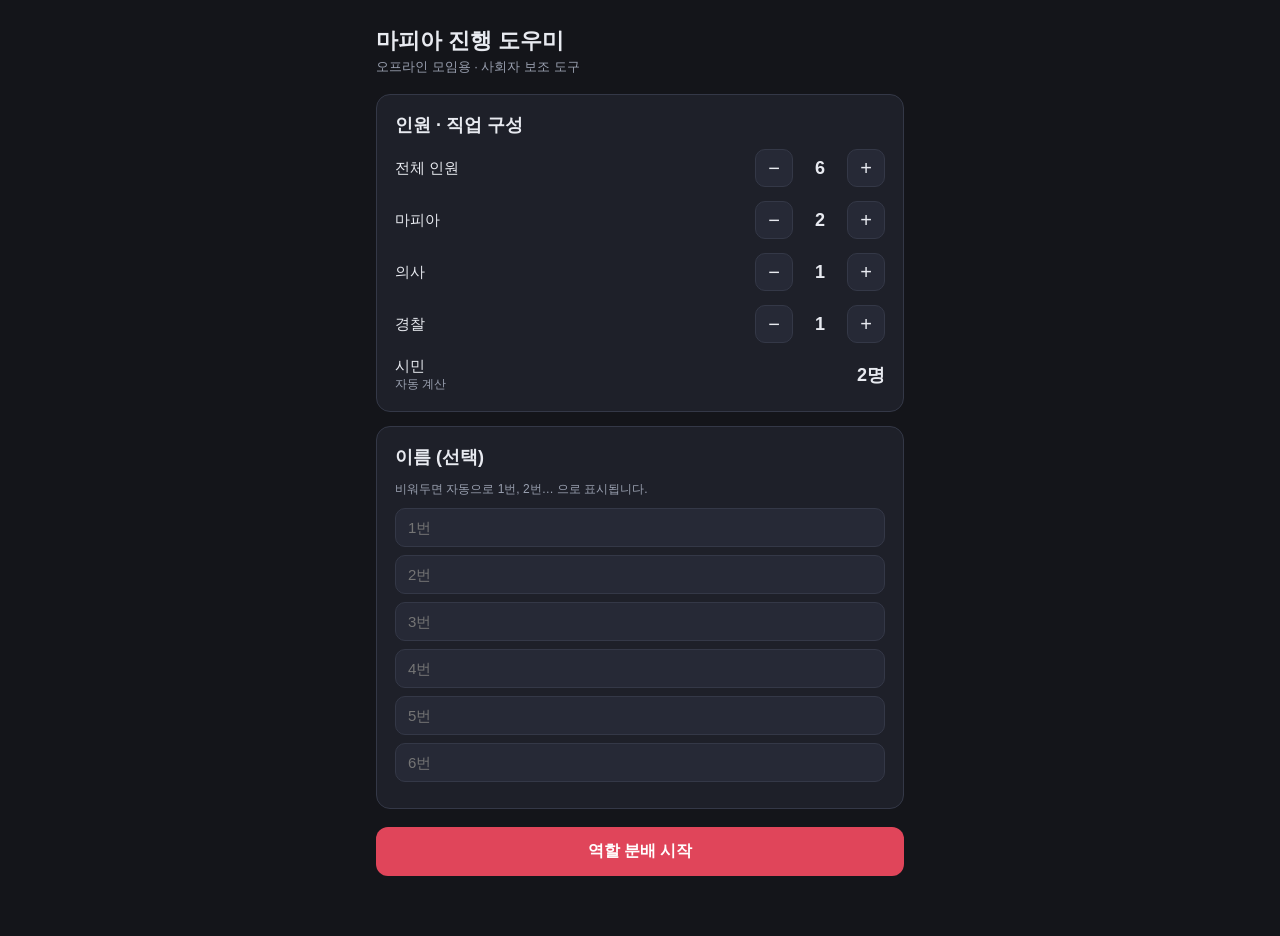
==== mafia/index.html @ a9f98fd8 "마피아 오프라인 진행 도우미 웹앱 추가 - 단일 파일(index.html), 서버 없이 브라우저로 실행 - 인원·직업(마피아/의사/경찰/시민) 설정 - 역할 돌려보기, 밤(마피아/" ====
<!DOCTYPE html>
<html lang="ko">
<head>
<meta charset="UTF-8" />
<meta name="viewport" content="width=device-width, initial-scale=1.0" />
<title>마피아 진행 도우미</title>
<style>
  :root {
    --bg: #14151a;
    --panel: #1e2029;
    --panel-2: #262936;
    --line: #343847;
    --text: #e8eaf0;
    --muted: #9aa0b0;
    --accent: #e0455a;
    --accent-2: #4a7cff;
    --good: #3ec27a;
    --warn: #e6a23c;
  }
  * { box-sizing: border-box; }
  html, body { margin: 0; padding: 0; }
  body {
    background: var(--bg);
    color: var(--text);
    font-family: -apple-system, BlinkMacSystemFont, "Segoe UI", "Apple SD Gothic Neo",
      "Malgun Gothic", "Noto Sans KR", sans-serif;
    min-height: 100vh;
    -webkit-tap-highlight-color: transparent;
  }
  .wrap {
    max-width: 560px;
    margin: 0 auto;
    padding: 20px 16px 60px;
  }
  h1 { font-size: 22px; margin: 6px 0 2px; }
  h2 { font-size: 18px; margin: 0 0 12px; }
  .sub { color: var(--muted); font-size: 13px; margin-bottom: 18px; }
  .card {
    background: var(--panel);
    border: 1px solid var(--line);
    border-radius: 14px;
    padding: 18px;
    margin-bottom: 14px;
  }
  label { display: block; font-size: 14px; color: var(--muted); margin-bottom: 6px; }
  .row { display: flex; align-items: center; justify-content: space-between; gap: 12px; margin-bottom: 14px; }
  .row:last-child { margin-bottom: 0; }
  .row .name { font-size: 15px; }
  .row .hint { font-size: 12px; color: var(--muted); }
  .stepper { display: flex; align-items: center; gap: 10px; }
  .stepper button {
    width: 38px; height: 38px; border-radius: 10px; border: 1px solid var(--line);
    background: var(--panel-2); color: var(--text); font-size: 20px; cursor: pointer;
  }
  .stepper .val { min-width: 34px; text-align: center; font-size: 18px; font-weight: 600; }
  input[type="text"] {
    width: 100%; padding: 10px 12px; border-radius: 10px; border: 1px solid var(--line);
    background: var(--panel-2); color: var(--text); font-size: 15px;
  }
  .btn {
    display: inline-block; width: 100%; padding: 14px; border-radius: 12px; border: none;
    background: var(--accent); color: #fff; font-size: 16px; font-weight: 700; cursor: pointer;
    margin-top: 4px;
  }
  .btn.secondary { background: var(--panel-2); border: 1px solid var(--line); color: var(--text); font-weight: 600; }
  .btn.ghost { background: transparent; border: 1px solid var(--line); color: var(--muted); font-weight: 600; }
  .btn:disabled { opacity: .4; cursor: not-allowed; }
  .btn + .btn { margin-top: 10px; }
  .pill {
    display: inline-block; padding: 3px 10px; border-radius: 999px; font-size: 12px;
    border: 1px solid var(--line); color: var(--muted); margin-left: 8px;
  }
  .warnbox { background: rgba(230,162,60,.12); border: 1px solid var(--warn); color: var(--warn);
    padding: 10px 12px; border-radius: 10px; font-size: 13px; margin-bottom: 14px; }
  .reveal {
    text-align: center; padding: 36px 18px;
  }
  .reveal .role { font-size: 40px; font-weight: 800; margin: 10px 0; }
  .reveal .role.mafia { color: var(--accent); }
  .reveal .role.citizen { color: var(--good); }
  .reveal .role.special { color: var(--accent-2); }
  .reveal .desc { color: var(--muted); font-size: 14px; max-width: 320px; margin: 0 auto 8px; }
  .who { font-size: 15px; color: var(--muted); margin-bottom: 6px; }
  .players { display: grid; grid-template-columns: 1fr 1fr; gap: 10px; margin-bottom: 14px; }
  .ptile {
    border: 1px solid var(--line); border-radius: 12px; padding: 12px; background: var(--panel-2);
    cursor: pointer; text-align: center; font-size: 15px; user-select: none;
  }
  .ptile.selected { border-color: var(--accent-2); background: rgba(74,124,255,.14); }
  .ptile.dead { opacity: .35; text-decoration: line-through; cursor: default; }
  .ptile small { display: block; color: var(--muted); font-size: 11px; margin-top: 3px; }
  .phase-tag { font-size: 13px; letter-spacing: 1px; color: var(--muted); text-transform: uppercase; }
  .timer { font-size: 44px; font-weight: 800; text-align: center; margin: 6px 0 14px; font-variant-numeric: tabular-nums; }
  .step-title { font-size: 16px; font-weight: 700; margin-bottom: 4px; }
  .step-note { font-size: 13px; color: var(--muted); margin-bottom: 12px; }
  .result { font-size: 15px; line-height: 1.6; }
  .center { text-align: center; }
  .end .winner { font-size: 30px; font-weight: 800; margin: 14px 0; }
  .end .winner.citizen { color: var(--good); }
  .end .winner.mafia { color: var(--accent); }
  .small { font-size: 12px; color: var(--muted); }
  .hidden { display: none; }
  .alive-strip { font-size: 13px; color: var(--muted); margin-bottom: 12px; }
</style>
</head>
<body>
<div class="wrap" id="app"></div>

<script>
"use strict";

/* ---------- 직업 정의 ---------- */
const ROLES = {
  mafia:   { key: "mafia",   name: "마피아", side: "mafia",   cls: "mafia",
             desc: "밤마다 동료 마피아와 함께 한 명을 지목해 제거합니다. 정체를 숨기세요." },
  doctor:  { key: "doctor",  name: "의사",   side: "citizen", cls: "special",
             desc: "밤마다 한 명을 보호합니다. 마피아의 공격을 받아도 살아남게 합니다." },
  police:  { key: "police",  name: "경찰",   side: "citizen", cls: "special",
             desc: "밤마다 한 명을 조사해 마피아인지 아닌지 확인합니다." },
  citizen: { key: "citizen", name: "시민",   side: "citizen", cls: "citizen",
             desc: "특별한 능력은 없습니다. 낮 토론과 투표로 마피아를 찾아내세요." },
};

/* ---------- 상태 ---------- */
let S = null;

function defaultState() {
  return {
    screen: "setup",
    count: 6,
    mafia: 2,
    doctor: 1,
    police: 1,
    names: [],
    players: [],      // {id, name, role, alive}
    revealIndex: 0,
    revealShown: false,
    day: 0,
    // 밤 진행용 임시
    night: null,      // {step, mafiaTarget, doctorTarget, policeTarget}
    lastNightResult: null,
    voteTarget: null,
    log: [],
  };
}

function citizensCount() {
  return Math.max(0, S.count - S.mafia - S.doctor - S.police);
}

/* ---------- 렌더 ---------- */
const app = document.getElementById("app");
function render() {
  const fns = {
    setup: renderSetup,
    reveal: renderReveal,
    night: renderNight,
    day: renderDay,
    end: renderEnd,
  };
  (fns[S.screen] || renderSetup)();
}

/* ---------- 1. 설정 ---------- */
function renderSetup() {
  const c = citizensCount();
  const validRoles = S.mafia + S.doctor + S.police + c === S.count && S.mafia >= 1 && c >= 0;
  const enoughMafia = S.mafia >= 1;
  const tooManyMafia = S.mafia * 2 >= S.count;

  app.innerHTML = `
    <h1>마피아 진행 도우미</h1>
    <div class="sub">오프라인 모임용 · 사회자 보조 도구</div>

    <div class="card">
      <h2>인원 · 직업 구성</h2>
      ${stepperRow("전체 인원", "count", S.count, 4, 20)}
      ${stepperRow("마피아", "mafia", S.mafia, 1, Math.max(1, S.count - 1))}
      ${stepperRow("의사", "doctor", S.doctor, 0, 1)}
      ${stepperRow("경찰", "police", S.police, 0, 1)}
      <div class="row">
        <div><div class="name">시민</div><div class="hint">자동 계산</div></div>
        <div class="val" style="font-size:18px;font-weight:600;">${c}명</div>
      </div>
    </div>

    ${tooManyMafia ? `<div class="warnbox">⚠️ 마피아가 너무 많습니다. 마피아는 전체의 절반 미만을 권장합니다.</div>` : ""}
    ${c < 0 ? `<div class="warnbox">⚠️ 직업 수가 전체 인원보다 많습니다.</div>` : ""}

    <div class="card">
      <h2>이름 (선택)</h2>
      <div class="small" style="margin-bottom:10px;">비워두면 자동으로 1번, 2번… 으로 표시됩니다.</div>
      <div id="nameInputs"></div>
    </div>

    <button class="btn" id="startBtn" ${validRoles ? "" : "disabled"}>역할 분배 시작</button>
  `;

  // 이름 입력칸
  const box = document.getElementById("nameInputs");
  for (let i = 0; i < S.count; i++) {
    const wrap = document.createElement("div");
    wrap.style.marginBottom = "8px";
    const inp = document.createElement("input");
    inp.type = "text";
    inp.placeholder = `${i + 1}번`;
    inp.value = S.names[i] || "";
    inp.addEventListener("input", (e) => { S.names[i] = e.target.value; });
    wrap.appendChild(inp);
    box.appendChild(wrap);
  }

  document.querySelectorAll("[data-step]").forEach((btn) => {
    btn.addEventListener("click", () => {
      const field = btn.dataset.field;
      const dir = parseInt(btn.dataset.step, 10);
      adjust(field, dir);
    });
  });

  document.getElementById("startBtn").addEventListener("click", startGame);
}

function stepperRow(label, field, val, min, max) {
  return `
    <div class="row">
      <div><div class="name">${label}</div></div>
      <div class="stepper">
        <button data-step="-1" data-field="${field}">−</button>
        <div class="val">${val}</div>
        <button data-step="1" data-field="${field}">+</button>
      </div>
    </div>`;
}

function adjust(field, dir) {
  const limits = {
    count:  [4, 20],
    mafia:  [1, 19],
    doctor: [0, 1],
    police: [0, 1],
  };
  const [min, max] = limits[field];
  let v = S[field] + dir;
  v = Math.max(min, Math.min(max, v));
  S[field] = v;
  // 마피아가 인원보다 많아지지 않게
  if (S.mafia > S.count - 1) S.mafia = S.count - 1;
  render();
}

function startGame() {
  // 직업 배열 생성
  const pool = [];
  for (let i = 0; i < S.mafia; i++) pool.push("mafia");
  for (let i = 0; i < S.doctor; i++) pool.push("doctor");
  for (let i = 0; i < S.police; i++) pool.push("police");
  while (pool.length < S.count) pool.push("citizen");
  shuffle(pool);

  S.players = [];
  for (let i = 0; i < S.count; i++) {
    S.players.push({
      id: i,
      name: (S.names[i] && S.names[i].trim()) || `${i + 1}번`,
      role: pool[i],
      alive: true,
    });
  }
  S.revealIndex = 0;
  S.revealShown = false;
  S.screen = "reveal";
  render();
}

/* ---------- 2. 역할 분배(돌려보기) ---------- */
function renderReveal() {
  const p = S.players[S.revealIndex];
  const last = S.revealIndex === S.players.length - 1;

  if (!S.revealShown) {
    app.innerHTML = `
      <h1>역할 확인</h1>
      <div class="sub">${S.revealIndex + 1} / ${S.players.length}</div>
      <div class="card reveal">
        <div class="who">${p.name} 님, 본인 차례입니다.</div>
        <div class="desc">다른 사람이 화면을 보지 못하게 한 뒤 눌러주세요.</div>
        <button class="btn" id="showBtn" style="margin-top:18px;">내 직업 보기</button>
      </div>
    `;
    document.getElementById("showBtn").addEventListener("click", () => {
      S.revealShown = true; render();
    });
  } else {
    const r = ROLES[p.role];
    app.innerHTML = `
      <h1>역할 확인</h1>
      <div class="sub">${S.revealIndex + 1} / ${S.players.length}</div>
      <div class="card reveal">
        <div class="who">${p.name} 님의 직업</div>
        <div class="role ${r.cls}">${r.name}</div>
        <div class="desc">${r.desc}</div>
        <button class="btn" id="nextBtn" style="margin-top:18px;">
          ${last ? "확인 완료 — 게임 시작" : "확인했어요 (다음 사람에게)"}
        </button>
      </div>
    `;
    document.getElementById("nextBtn").addEventListener("click", () => {
      if (last) {
        S.day = 1;
        startNight();
      } else {
        S.revealIndex++;
        S.revealShown = false;
        render();
      }
    });
  }
}

/* ---------- 3. 밤 ---------- */
function startNight() {
  S.night = { step: "intro", mafiaTarget: null, doctorTarget: null, policeTarget: null };
  S.screen = "night";
  render();
}

function aliveBy(roleKey) {
  return S.players.filter((p) => p.alive && p.role === roleKey);
}
function alivePlayers() {
  return S.players.filter((p) => p.alive);
}

function renderNight() {
  const n = S.night;

  if (n.step === "intro") {
    return nightScreen({
      title: `🌙 ${S.day}번째 밤`,
      note: "모두 눈을 감습니다. 사회자는 화면을 보며 진행하세요.",
      body: "",
      next: () => { n.step = "mafia"; render(); },
      nextLabel: "밤 시작",
    });
  }

  if (n.step === "mafia") {
    return nightScreen({
      title: "🔪 마피아",
      note: "마피아는 눈을 뜨고, 제거할 사람을 한 명 지목합니다.",
      body: targetGrid((id) => { n.mafiaTarget = id; render(); }, n.mafiaTarget),
      next: n.mafiaTarget != null ? () => {
        n.step = S.doctor ? "doctor" : (S.police ? "police" : "resolve");
        render();
      } : null,
      nextLabel: "마피아 지목 완료",
    });
  }

  if (n.step === "doctor") {
    return nightScreen({
      title: "💉 의사",
      note: "의사는 눈을 뜨고, 보호할 사람을 한 명 지목합니다.",
      body: targetGrid((id) => { n.doctorTarget = id; render(); }, n.doctorTarget),
      next: n.doctorTarget != null ? () => {
        n.step = S.police ? "police" : "resolve"; render();
      } : null,
      nextLabel: "의사 지목 완료",
      skip: () => { n.doctorTarget = null; n.step = S.police ? "police" : "resolve"; render(); },
    });
  }

  if (n.step === "police") {
    const t = n.policeTarget != null ? S.players[n.policeTarget] : null;
    let resultHtml = "";
    if (t) {
      const isMafia = t.role === "mafia";
      resultHtml = `<div class="warnbox" style="border-color:${isMafia ? "var(--accent)" : "var(--good)"};
        color:${isMafia ? "var(--accent)" : "var(--good)"};background:rgba(255,255,255,.04);">
        🔎 ${t.name} → <b>${isMafia ? "마피아입니다" : "마피아가 아닙니다"}</b>
        <div class="small" style="margin-top:4px;color:var(--muted);">경찰에게만 조용히 보여주세요.</div>
        </div>`;
    }
    return nightScreen({
      title: "👮 경찰",
      note: "경찰은 눈을 뜨고, 조사할 사람을 한 명 지목합니다.",
      body: resultHtml + targetGrid((id) => { n.policeTarget = id; render(); }, n.policeTarget),
      next: () => { n.step = "resolve"; render(); },
      nextLabel: "조사 완료",
      skip: () => { n.policeTarget = null; n.step = "resolve"; render(); },
    });
  }

  if (n.step === "resolve") {
    // 결과 계산
    let killedName = null;
    if (n.mafiaTarget != null && n.mafiaTarget !== n.doctorTarget) {
      const victim = S.players[n.mafiaTarget];
      if (victim.alive) { victim.alive = false; killedName = victim.name; }
    }
    const saved = n.mafiaTarget != null && n.mafiaTarget === n.doctorTarget;
    S.lastNightResult = { killedName, saved };
    S.log.push(`밤 ${S.day}: ${killedName ? killedName + " 사망" : (saved ? "의사가 보호 — 사망자 없음" : "사망자 없음")}`);

    const win = checkWin();
    return nightScreen({
      title: "☀️ 아침이 밝았습니다",
      note: "사회자가 결과를 발표합니다.",
      body: `<div class="result center">
        ${killedName
          ? `지난 밤, <b style="color:var(--accent)">${killedName}</b> 님이 사망했습니다.`
          : (saved ? `의사의 활약으로 <b style="color:var(--good)">아무도 죽지 않았습니다.</b>`
                   : `지난 밤은 <b>아무 일도 없었습니다.</b>`)}
      </div>`,
      next: () => {
        if (win) { S.screen = "end"; S.winner = win; render(); }
        else { startDay(); }
      },
      nextLabel: win ? "결과 보기" : "낮 토론으로",
    });
  }
}

function nightScreen({ title, note, body, next, nextLabel, skip }) {
  app.innerHTML = `
    <div class="phase-tag">NIGHT · ${S.day}일차</div>
    <h1>${title}</h1>
    <div class="alive-strip">생존: ${alivePlayers().map(p => p.name).join(", ")}</div>
    <div class="card">
      <div class="step-note">${note}</div>
      ${body}
    </div>
    <button class="btn" id="nextBtn" ${next ? "" : "disabled"}>${nextLabel}</button>
    ${skip ? `<button class="btn ghost" id="skipBtn">건너뛰기 / 대상 없음</button>` : ""}
  `;
  if (next) document.getElementById("nextBtn").addEventListener("click", next);
  if (skip) document.getElementById("skipBtn").addEventListener("click", skip);
  bindTargetGrid();
}

function targetGrid(onPick, selectedId) {
  const tiles = alivePlayers().map((p) => {
    const sel = p.id === selectedId ? "selected" : "";
    return `<div class="ptile ${sel}" data-pick="${p.id}">${p.name}</div>`;
  }).join("");
  // dead 표시도 포함 (선택 불가)
  const dead = S.players.filter(p => !p.alive)
    .map(p => `<div class="ptile dead">${p.name}<small>사망</small></div>`).join("");
  window.__onPick = onPick;
  return `<div class="players">${tiles}${dead}</div>`;
}
function bindTargetGrid() {
  document.querySelectorAll("[data-pick]").forEach((el) => {
    el.addEventListener("click", () => {
      const id = parseInt(el.dataset.pick, 10);
      if (window.__onPick) window.__onPick(id);
    });
  });
}

/* ---------- 4. 낮 ---------- */
let timerHandle = null;
function startDay() {
  S.screen = "day";
  S.dayStep = "discuss";
  S.discussSeconds = 180; // 3분 기본
  S.voteTarget = null;
  render();
}

function renderDay() {
  if (S.dayStep === "discuss") {
    app.innerHTML = `
      <div class="phase-tag">DAY · ${S.day}일차</div>
      <h1>🗣️ 낮 토론</h1>
      <div class="alive-strip">생존: ${alivePlayers().map(p => p.name).join(", ")}</div>
      <div class="card center">
        <div class="step-note">서로 의심되는 사람을 토론합니다.</div>
        <div class="timer" id="timer">${fmt(S.discussSeconds)}</div>
        <button class="btn secondary" id="toggleTimer">시작 / 일시정지</button>
        <button class="btn ghost" id="add60">+1분</button>
      </div>
      <button class="btn" id="toVote">투표로 넘어가기</button>
    `;
    document.getElementById("toggleTimer").addEventListener("click", toggleTimer);
    document.getElementById("add60").addEventListener("click", () => {
      S.discussSeconds += 60; document.getElementById("timer").textContent = fmt(S.discussSeconds);
    });
    document.getElementById("toVote").addEventListener("click", () => {
      stopTimer(); S.dayStep = "vote"; render();
    });
  } else if (S.dayStep === "vote") {
    app.innerHTML = `
      <div class="phase-tag">DAY · ${S.day}일차</div>
      <h1>🗳️ 투표</h1>
      <div class="step-note">처형할 사람을 한 명 지목합니다. (동률·기권은 사회자 재량)</div>
      <div class="card">
        ${targetGrid((id) => { S.voteTarget = id; render(); }, S.voteTarget)}
      </div>
      <button class="btn" id="execBtn" ${S.voteTarget != null ? "" : "disabled"}>처형 확정</button>
      <button class="btn ghost" id="noExec">아무도 처형하지 않음</button>
    `;
    bindTargetGrid();
    document.getElementById("execBtn").addEventListener("click", () => {
      const v = S.players[S.voteTarget];
      v.alive = false;
      S.log.push(`낮 ${S.day}: 투표로 ${v.name}(${ROLES[v.role].name}) 처형`);
      finishDay(v);
    });
    document.getElementById("noExec").addEventListener("click", () => {
      S.log.push(`낮 ${S.day}: 처형 없음`);
      finishDay(null);
    });
  } else if (S.dayStep === "result") {
    const v = S.executed;
    const r = v ? ROLES[v.role] : null;
    const win = checkWin();
    app.innerHTML = `
      <div class="phase-tag">DAY · ${S.day}일차</div>
      <h1>처형 결과</h1>
      <div class="card center result">
        ${v
          ? `<b>${v.name}</b> 님이 처형되었습니다.<br>
             정체는 <b class="${r.cls === 'mafia' ? '' : ''}" style="color:${r.side==='mafia'?'var(--accent)':'var(--good)'}">${r.name}</b> 였습니다.`
          : `이번 낮에는 아무도 처형하지 않았습니다.`}
      </div>
      <button class="btn" id="cont">${win ? "결과 보기" : "다음 밤으로"}</button>
    `;
    document.getElementById("cont").addEventListener("click", () => {
      if (win) { S.screen = "end"; S.winner = win; render(); }
      else { S.day++; startNight(); }
    });
  }
}

function finishDay(victim) {
  S.executed = victim;
  S.dayStep = "result";
  render();
}

function toggleTimer() {
  if (timerHandle) { stopTimer(); return; }
  timerHandle = setInterval(() => {
    S.discussSeconds = Math.max(0, S.discussSeconds - 1);
    const el = document.getElementById("timer");
    if (el) el.textContent = fmt(S.discussSeconds);
    if (S.discussSeconds === 0) stopTimer();
  }, 1000);
}
function stopTimer() { if (timerHandle) { clearInterval(timerHandle); timerHandle = null; } }

/* ---------- 5. 승패 ---------- */
function checkWin() {
  const aliveMafia = aliveBy("mafia").length;
  const aliveCitizen = alivePlayers().length - aliveMafia;
  if (aliveMafia === 0) return "citizen";
  if (aliveMafia >= aliveCitizen) return "mafia";
  return null;
}

function renderEnd() {
  const win = S.winner;
  const cls = win === "mafia" ? "mafia" : "citizen";
  const label = win === "mafia" ? "마피아 승리 🔪" : "시민 승리 🎉";
  const rows = S.players.map((p) => {
    const r = ROLES[p.role];
    return `<div class="row" style="margin-bottom:8px;">
      <div class="name">${p.name} ${p.alive ? "" : '<span class="pill">사망</span>'}</div>
      <div class="small" style="color:${r.side==='mafia'?'var(--accent)':'var(--good)'}">${r.name}</div>
    </div>`;
  }).join("");
  const logHtml = S.log.map(l => `<div class="small">· ${l}</div>`).join("");

  app.innerHTML = `
    <div class="end">
      <div class="phase-tag center">GAME OVER</div>
      <div class="winner ${cls} center">${label}</div>
      <div class="card">
        <h2>전체 직업 공개</h2>
        ${rows}
      </div>
      <div class="card">
        <h2>진행 기록</h2>
        ${logHtml || '<div class="small">기록 없음</div>'}
      </div>
      <button class="btn" id="again">새 게임</button>
      <button class="btn secondary" id="sameSetup">같은 설정으로 다시</button>
    </div>
  `;
  document.getElementById("again").addEventListener("click", () => { S = defaultState(); render(); });
  document.getElementById("sameSetup").addEventListener("click", () => {
    const keep = { count: S.count, mafia: S.mafia, doctor: S.doctor, police: S.police, names: S.names.slice() };
    S = defaultState();
    Object.assign(S, keep);
    render();
  });
}

/* ---------- 유틸 ---------- */
function shuffle(a) {
  for (let i = a.length - 1; i > 0; i--) {
    const j = Math.floor(Math.random() * (i + 1));
    [a[i], a[j]] = [a[j], a[i]];
  }
  return a;
}
function fmt(sec) {
  const m = Math.floor(sec / 60);
  const s = sec % 60;
  return `${m}:${String(s).padStart(2, "0")}`;
}

/* ---------- 시작 ---------- */
S = defaultState();
render();
</script>
</body>
</html>
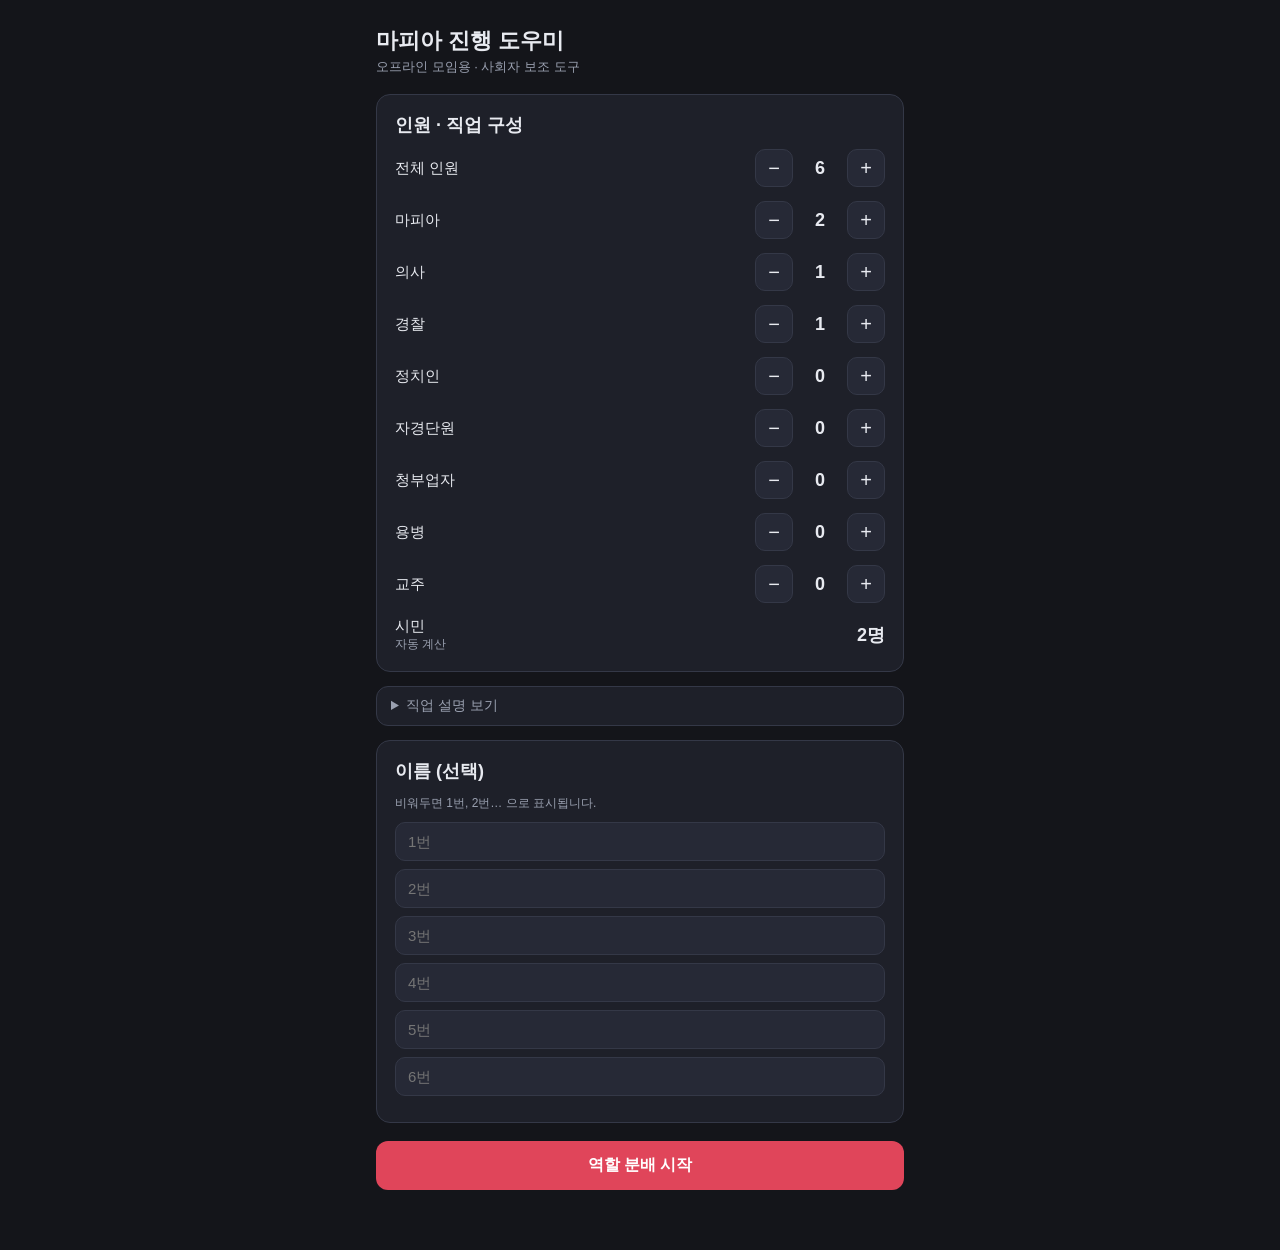
==== commit 1e89d814: "직업 확장: 정치인·자경단원·용병·청부업자·교주 및 교주팀 추가 - 마피아/시민/교주 3파전 + 용병 단독 승리 자동 판정 - 청부업자(추가 킬), 자경단원(사살·죄책감), 정치인" ====
--- a/mafia/index.html
+++ b/mafia/index.html
@@ -16,6 +16,8 @@
     --accent-2: #4a7cff;
     --good: #3ec27a;
     --warn: #e6a23c;
+    --cult: #b06bff;
+    --merc: #d9a441;
   }
   * { box-sizing: border-box; }
   html, body { margin: 0; padding: 0; }
@@ -72,14 +74,15 @@
   }
   .warnbox { background: rgba(230,162,60,.12); border: 1px solid var(--warn); color: var(--warn);
     padding: 10px 12px; border-radius: 10px; font-size: 13px; margin-bottom: 14px; }
-  .reveal {
-    text-align: center; padding: 36px 18px;
-  }
+  .reveal { text-align: center; padding: 36px 18px; }
   .reveal .role { font-size: 40px; font-weight: 800; margin: 10px 0; }
   .reveal .role.mafia { color: var(--accent); }
   .reveal .role.citizen { color: var(--good); }
   .reveal .role.special { color: var(--accent-2); }
-  .reveal .desc { color: var(--muted); font-size: 14px; max-width: 320px; margin: 0 auto 8px; }
+  .reveal .role.cult { color: var(--cult); }
+  .reveal .role.merc { color: var(--merc); }
+  .reveal .desc { color: var(--muted); font-size: 14px; max-width: 340px; margin: 0 auto 8px; line-height: 1.5; }
+  .reveal .extra { font-size: 14px; margin-top: 10px; }
   .who { font-size: 15px; color: var(--muted); margin-bottom: 6px; }
   .players { display: grid; grid-template-columns: 1fr 1fr; gap: 10px; margin-bottom: 14px; }
   .ptile {
@@ -89,18 +92,26 @@
   .ptile.selected { border-color: var(--accent-2); background: rgba(74,124,255,.14); }
   .ptile.dead { opacity: .35; text-decoration: line-through; cursor: default; }
   .ptile small { display: block; color: var(--muted); font-size: 11px; margin-top: 3px; }
+  .ptile .tag { display:block; font-size:10px; margin-top:3px; color: var(--cult); }
   .phase-tag { font-size: 13px; letter-spacing: 1px; color: var(--muted); text-transform: uppercase; }
   .timer { font-size: 44px; font-weight: 800; text-align: center; margin: 6px 0 14px; font-variant-numeric: tabular-nums; }
   .step-title { font-size: 16px; font-weight: 700; margin-bottom: 4px; }
-  .step-note { font-size: 13px; color: var(--muted); margin-bottom: 12px; }
+  .step-note { font-size: 13px; color: var(--muted); margin-bottom: 12px; line-height:1.5; }
   .result { font-size: 15px; line-height: 1.6; }
   .center { text-align: center; }
-  .end .winner { font-size: 30px; font-weight: 800; margin: 14px 0; }
+  .end .winner { font-size: 28px; font-weight: 800; margin: 14px 0; }
   .end .winner.citizen { color: var(--good); }
   .end .winner.mafia { color: var(--accent); }
+  .end .winner.cult { color: var(--cult); }
   .small { font-size: 12px; color: var(--muted); }
   .hidden { display: none; }
-  .alive-strip { font-size: 13px; color: var(--muted); margin-bottom: 12px; }
+  .alive-strip { font-size: 13px; color: var(--muted); margin-bottom: 12px; line-height:1.5; }
+  .legend { font-size:12px; color:var(--muted); margin-top:10px; line-height:1.6; }
+  details.roleinfo { margin-bottom:14px; border:1px solid var(--line); border-radius:12px; background:var(--panel); padding:10px 14px; }
+  details.roleinfo summary { cursor:pointer; font-size:14px; color:var(--muted); }
+  details.roleinfo table { width:100%; border-collapse:collapse; margin-top:10px; font-size:12.5px; }
+  details.roleinfo td { padding:5px 4px; border-top:1px solid var(--line); vertical-align:top; }
+  details.roleinfo td:first-child { white-space:nowrap; font-weight:600; }
 </style>
 </head>
 <body>
@@ -110,16 +121,40 @@
 "use strict";
 
 /* ---------- 직업 정의 ---------- */
+/* side: mafia / citizen / cult / mercenary (현재 team의 초기값) */
 const ROLES = {
-  mafia:   { key: "mafia",   name: "마피아", side: "mafia",   cls: "mafia",
-             desc: "밤마다 동료 마피아와 함께 한 명을 지목해 제거합니다. 정체를 숨기세요." },
-  doctor:  { key: "doctor",  name: "의사",   side: "citizen", cls: "special",
-             desc: "밤마다 한 명을 보호합니다. 마피아의 공격을 받아도 살아남게 합니다." },
-  police:  { key: "police",  name: "경찰",   side: "citizen", cls: "special",
-             desc: "밤마다 한 명을 조사해 마피아인지 아닌지 확인합니다." },
-  citizen: { key: "citizen", name: "시민",   side: "citizen", cls: "citizen",
-             desc: "특별한 능력은 없습니다. 낮 토론과 투표로 마피아를 찾아내세요." },
+  mafia:      { name: "마피아",   side: "mafia",     cls: "mafia",
+                desc: "밤마다 동료 마피아와 함께 한 명을 지목해 제거합니다." },
+  contractor: { name: "청부업자", side: "mafia",     cls: "mafia",
+                desc: "마피아팀입니다. 밤마다 마피아와 별개로 한 명을 추가로 제거할 수 있습니다." },
+  doctor:     { name: "의사",     side: "citizen",   cls: "special",
+                desc: "밤마다 한 명을 보호합니다. 그날 밤 공격을 받아도 살아남게 합니다." },
+  police:     { name: "경찰",     side: "citizen",   cls: "special",
+                desc: "밤마다 한 명을 조사해 마피아팀인지 확인합니다." },
+  politician: { name: "정치인",   side: "citizen",   cls: "special",
+                desc: "낮 투표에서 2표를 행사합니다. 투표 처형을 1회 면역(첫 지목 시 생존)합니다." },
+  vigilante:  { name: "자경단원", side: "citizen",   cls: "special",
+                desc: "밤마다 한 명을 사살할 수 있습니다(총알 제한). 무고한 시민팀을 쏘면 죄책감으로 본인도 사망합니다." },
+  mercenary:  { name: "용병",     side: "mercenary", cls: "merc",
+                desc: "중립(단독). '의뢰 대상'을 끝까지 생존시키면 단독 승리. 대상이 죽으면 시민팀으로 합류합니다." },
+  cult:       { name: "교주",     side: "cult",      cls: "cult",
+                desc: "교주팀. 밤마다 한 명을 신도로 포섭합니다. 생존자 전원이 신도가 되면 승리, 교주가 죽으면 패배합니다." },
+  citizen:    { name: "시민",     side: "citizen",   cls: "citizen",
+                desc: "특별한 능력은 없습니다. 낮 토론과 투표로 위협을 찾아내세요." },
 };
+
+/* 설정 화면에 노출할 특수 직업(각 0~1) */
+const SPECIALS = [
+  { key: "doctor",     label: "의사" },
+  { key: "police",     label: "경찰" },
+  { key: "politician", label: "정치인" },
+  { key: "vigilante",  label: "자경단원" },
+  { key: "contractor", label: "청부업자" },
+  { key: "mercenary",  label: "용병" },
+  { key: "cult",       label: "교주" },
+];
+
+const VIGILANTE_SHOTS = 2;
 
 /* ---------- 상태 ---------- */
 let S = null;
@@ -128,45 +163,45 @@
   return {
     screen: "setup",
     count: 6,
-    mafia: 2,
-    doctor: 1,
-    police: 1,
+    roleCounts: { mafia: 2, doctor: 1, police: 1, politician: 0, vigilante: 0, contractor: 0, mercenary: 0, cult: 0 },
     names: [],
-    players: [],      // {id, name, role, alive}
+    players: [],
     revealIndex: 0,
     revealShown: false,
     day: 0,
-    // 밤 진행용 임시
-    night: null,      // {step, mafiaTarget, doctorTarget, policeTarget}
+    night: null,
     lastNightResult: null,
     voteTarget: null,
     log: [],
+    winner: null,
   };
 }
 
+function specialSum() {
+  return SPECIALS.reduce((a, s) => a + S.roleCounts[s.key], 0);
+}
 function citizensCount() {
-  return Math.max(0, S.count - S.mafia - S.doctor - S.police);
-}
+  return S.count - S.roleCounts.mafia - specialSum();
+}
+function has(key) { return S.roleCounts[key] > 0; }
 
 /* ---------- 렌더 ---------- */
 const app = document.getElementById("app");
 function render() {
-  const fns = {
+  ({
     setup: renderSetup,
     reveal: renderReveal,
     night: renderNight,
     day: renderDay,
     end: renderEnd,
-  };
-  (fns[S.screen] || renderSetup)();
+  }[S.screen] || renderSetup)();
 }
 
 /* ---------- 1. 설정 ---------- */
 function renderSetup() {
   const c = citizensCount();
-  const validRoles = S.mafia + S.doctor + S.police + c === S.count && S.mafia >= 1 && c >= 0;
-  const enoughMafia = S.mafia >= 1;
-  const tooManyMafia = S.mafia * 2 >= S.count;
+  const valid = c >= 0 && S.roleCounts.mafia >= 1 && (S.roleCounts.mafia + specialSum() + c === S.count);
+  const tooManyMafia = S.roleCounts.mafia * 2 >= S.count;
 
   app.innerHTML = `
     <h1>마피아 진행 도우미</h1>
@@ -174,54 +209,55 @@
 
     <div class="card">
       <h2>인원 · 직업 구성</h2>
-      ${stepperRow("전체 인원", "count", S.count, 4, 20)}
-      ${stepperRow("마피아", "mafia", S.mafia, 1, Math.max(1, S.count - 1))}
-      ${stepperRow("의사", "doctor", S.doctor, 0, 1)}
-      ${stepperRow("경찰", "police", S.police, 0, 1)}
+      ${stepperRow("전체 인원", "count", S.count)}
+      ${stepperRow("마피아", "mafia", S.roleCounts.mafia)}
+      ${SPECIALS.map((s) => stepperRow(s.label, s.key, S.roleCounts[s.key])).join("")}
       <div class="row">
         <div><div class="name">시민</div><div class="hint">자동 계산</div></div>
         <div class="val" style="font-size:18px;font-weight:600;">${c}명</div>
       </div>
     </div>
 
-    ${tooManyMafia ? `<div class="warnbox">⚠️ 마피아가 너무 많습니다. 마피아는 전체의 절반 미만을 권장합니다.</div>` : ""}
     ${c < 0 ? `<div class="warnbox">⚠️ 직업 수가 전체 인원보다 많습니다.</div>` : ""}
+    ${tooManyMafia ? `<div class="warnbox">⚠️ 마피아가 너무 많습니다. 전체의 절반 미만을 권장합니다.</div>` : ""}
+
+    <details class="roleinfo">
+      <summary>직업 설명 보기</summary>
+      <table>${Object.values(ROLES).map((r) =>
+        `<tr><td style="color:${sideColor(r.side)}">${r.name}</td><td>${r.desc}</td></tr>`).join("")}</table>
+    </details>
 
     <div class="card">
       <h2>이름 (선택)</h2>
-      <div class="small" style="margin-bottom:10px;">비워두면 자동으로 1번, 2번… 으로 표시됩니다.</div>
+      <div class="small" style="margin-bottom:10px;">비워두면 1번, 2번… 으로 표시됩니다.</div>
       <div id="nameInputs"></div>
     </div>
 
-    <button class="btn" id="startBtn" ${validRoles ? "" : "disabled"}>역할 분배 시작</button>
+    <button class="btn" id="startBtn" ${valid ? "" : "disabled"}>역할 분배 시작</button>
   `;
 
-  // 이름 입력칸
   const box = document.getElementById("nameInputs");
   for (let i = 0; i < S.count; i++) {
-    const wrap = document.createElement("div");
-    wrap.style.marginBottom = "8px";
     const inp = document.createElement("input");
     inp.type = "text";
     inp.placeholder = `${i + 1}번`;
     inp.value = S.names[i] || "";
+    inp.style.marginBottom = "8px";
     inp.addEventListener("input", (e) => { S.names[i] = e.target.value; });
-    wrap.appendChild(inp);
-    box.appendChild(wrap);
+    box.appendChild(inp);
   }
 
   document.querySelectorAll("[data-step]").forEach((btn) => {
-    btn.addEventListener("click", () => {
-      const field = btn.dataset.field;
-      const dir = parseInt(btn.dataset.step, 10);
-      adjust(field, dir);
-    });
+    btn.addEventListener("click", () => adjust(btn.dataset.field, parseInt(btn.dataset.step, 10)));
   });
-
   document.getElementById("startBtn").addEventListener("click", startGame);
 }
 
-function stepperRow(label, field, val, min, max) {
+function sideColor(side) {
+  return { mafia: "var(--accent)", citizen: "var(--good)", cult: "var(--cult)", mercenary: "var(--merc)" }[side] || "var(--text)";
+}
+
+function stepperRow(label, field, val) {
   return `
     <div class="row">
       <div><div class="name">${label}</div></div>
@@ -234,39 +270,43 @@
 }
 
 function adjust(field, dir) {
-  const limits = {
-    count:  [4, 20],
-    mafia:  [1, 19],
-    doctor: [0, 1],
-    police: [0, 1],
-  };
-  const [min, max] = limits[field];
-  let v = S[field] + dir;
-  v = Math.max(min, Math.min(max, v));
-  S[field] = v;
-  // 마피아가 인원보다 많아지지 않게
-  if (S.mafia > S.count - 1) S.mafia = S.count - 1;
+  if (field === "count") {
+    S.count = Math.max(4, Math.min(20, S.count + dir));
+  } else if (field === "mafia") {
+    S.roleCounts.mafia = Math.max(1, Math.min(19, S.roleCounts.mafia + dir));
+  } else {
+    S.roleCounts[field] = Math.max(0, Math.min(1, S.roleCounts[field] + dir));
+  }
+  if (S.roleCounts.mafia > S.count - 1) S.roleCounts.mafia = S.count - 1;
   render();
 }
 
 function startGame() {
-  // 직업 배열 생성
   const pool = [];
-  for (let i = 0; i < S.mafia; i++) pool.push("mafia");
-  for (let i = 0; i < S.doctor; i++) pool.push("doctor");
-  for (let i = 0; i < S.police; i++) pool.push("police");
+  for (let i = 0; i < S.roleCounts.mafia; i++) pool.push("mafia");
+  SPECIALS.forEach((s) => { for (let i = 0; i < S.roleCounts[s.key]; i++) pool.push(s.key); });
   while (pool.length < S.count) pool.push("citizen");
   shuffle(pool);
 
-  S.players = [];
-  for (let i = 0; i < S.count; i++) {
-    S.players.push({
-      id: i,
-      name: (S.names[i] && S.names[i].trim()) || `${i + 1}번`,
-      role: pool[i],
-      alive: true,
-    });
-  }
+  S.players = pool.map((role, i) => ({
+    id: i,
+    name: (S.names[i] && S.names[i].trim()) || `${i + 1}번`,
+    role,
+    team: ROLES[role].side,
+    alive: true,
+    shots: role === "vigilante" ? VIGILANTE_SHOTS : 0,
+    politicianImmune: role === "politician",
+    follower: false,
+    mercTarget: null,
+  }));
+
+  // 용병 의뢰 대상 배정 (용병 본인 제외 임의)
+  const merc = S.players.find((p) => p.role === "mercenary");
+  if (merc) {
+    const candidates = S.players.filter((p) => p.id !== merc.id);
+    merc.mercTarget = candidates[Math.floor(Math.random() * candidates.length)].id;
+  }
+
   S.revealIndex = 0;
   S.revealShown = false;
   S.screen = "reveal";
@@ -286,154 +326,224 @@
         <div class="who">${p.name} 님, 본인 차례입니다.</div>
         <div class="desc">다른 사람이 화면을 보지 못하게 한 뒤 눌러주세요.</div>
         <button class="btn" id="showBtn" style="margin-top:18px;">내 직업 보기</button>
-      </div>
-    `;
-    document.getElementById("showBtn").addEventListener("click", () => {
-      S.revealShown = true; render();
-    });
-  } else {
-    const r = ROLES[p.role];
-    app.innerHTML = `
-      <h1>역할 확인</h1>
-      <div class="sub">${S.revealIndex + 1} / ${S.players.length}</div>
-      <div class="card reveal">
-        <div class="who">${p.name} 님의 직업</div>
-        <div class="role ${r.cls}">${r.name}</div>
-        <div class="desc">${r.desc}</div>
-        <button class="btn" id="nextBtn" style="margin-top:18px;">
-          ${last ? "확인 완료 — 게임 시작" : "확인했어요 (다음 사람에게)"}
-        </button>
-      </div>
-    `;
-    document.getElementById("nextBtn").addEventListener("click", () => {
-      if (last) {
-        S.day = 1;
-        startNight();
-      } else {
-        S.revealIndex++;
-        S.revealShown = false;
-        render();
-      }
-    });
-  }
-}
+      </div>`;
+    document.getElementById("showBtn").addEventListener("click", () => { S.revealShown = true; render(); });
+    return;
+  }
+
+  const r = ROLES[p.role];
+  let extra = "";
+  if (p.role === "mercenary" && p.mercTarget != null) {
+    extra = `<div class="extra" style="color:var(--merc)">의뢰 대상: <b>${S.players[p.mercTarget].name}</b> 님<br>
+      <span class="small">이 사람을 끝까지 생존시키면 단독 승리합니다.</span></div>`;
+  } else if (p.role === "vigilante") {
+    extra = `<div class="extra small">사용 가능한 총알: ${p.shots}발</div>`;
+  } else if (p.role === "mafia" || p.role === "contractor") {
+    const team = S.players.filter((x) => x.team === "mafia" && x.id !== p.id).map((x) => x.name);
+    extra = `<div class="extra small">동료 마피아팀: ${team.length ? team.join(", ") : "없음"}</div>`;
+  }
+
+  app.innerHTML = `
+    <h1>역할 확인</h1>
+    <div class="sub">${S.revealIndex + 1} / ${S.players.length}</div>
+    <div class="card reveal">
+      <div class="who">${p.name} 님의 직업</div>
+      <div class="role ${r.cls}">${r.name}</div>
+      <div class="desc">${r.desc}</div>
+      ${extra}
+      <button class="btn" id="nextBtn" style="margin-top:18px;">
+        ${last ? "확인 완료 — 게임 시작" : "확인했어요 (다음 사람에게)"}
+      </button>
+    </div>`;
+  document.getElementById("nextBtn").addEventListener("click", () => {
+    if (last) { S.day = 1; startNight(); }
+    else { S.revealIndex++; S.revealShown = false; render(); }
+  });
+}
+
+/* ---------- 헬퍼 ---------- */
+function alivePlayers() { return S.players.filter((p) => p.alive); }
+function aliveRole(roleKey) { return S.players.filter((p) => p.alive && p.role === roleKey); }
+function cultLeaderAlive() { return S.players.some((p) => p.alive && p.role === "cult"); }
+function byId(id) { return S.players.find((p) => p.id === id); }
 
 /* ---------- 3. 밤 ---------- */
 function startNight() {
-  S.night = { step: "intro", mafiaTarget: null, doctorTarget: null, policeTarget: null };
+  const steps = ["intro"];
+  if (aliveRole("mafia").length) steps.push("mafia");
+  if (aliveRole("contractor").length) steps.push("contractor");
+  if (aliveRole("cult").length) steps.push("cult");
+  if (S.players.some((p) => p.alive && p.role === "vigilante" && p.shots > 0)) steps.push("vigilante");
+  if (aliveRole("doctor").length) steps.push("doctor");
+  if (aliveRole("police").length) steps.push("police");
+  steps.push("resolve");
+
+  S.night = { steps, idx: 0, mafia: null, contractor: null, cult: null, vigilante: null, doctor: null, police: null };
   S.screen = "night";
   render();
 }
 
-function aliveBy(roleKey) {
-  return S.players.filter((p) => p.alive && p.role === roleKey);
-}
-function alivePlayers() {
-  return S.players.filter((p) => p.alive);
-}
+function nightNext() { S.night.idx++; render(); }
 
 function renderNight() {
   const n = S.night;
-
-  if (n.step === "intro") {
+  const step = n.steps[n.idx];
+
+  if (step === "intro") {
     return nightScreen({
       title: `🌙 ${S.day}번째 밤`,
-      note: "모두 눈을 감습니다. 사회자는 화면을 보며 진행하세요.",
-      body: "",
-      next: () => { n.step = "mafia"; render(); },
-      nextLabel: "밤 시작",
-    });
-  }
-
-  if (n.step === "mafia") {
+      note: "모두 눈을 감습니다. 사회자는 화면 순서대로 진행하세요.",
+      body: "", next: nightNext, nextLabel: "밤 시작",
+    });
+  }
+  if (step === "mafia") {
     return nightScreen({
       title: "🔪 마피아",
       note: "마피아는 눈을 뜨고, 제거할 사람을 한 명 지목합니다.",
-      body: targetGrid((id) => { n.mafiaTarget = id; render(); }, n.mafiaTarget),
-      next: n.mafiaTarget != null ? () => {
-        n.step = S.doctor ? "doctor" : (S.police ? "police" : "resolve");
-        render();
-      } : null,
-      nextLabel: "마피아 지목 완료",
-    });
-  }
-
-  if (n.step === "doctor") {
+      body: targetGrid((id) => { n.mafia = id; render(); }, n.mafia),
+      next: n.mafia != null ? nightNext : null, nextLabel: "마피아 지목 완료",
+    });
+  }
+  if (step === "contractor") {
+    return nightScreen({
+      title: "🗡️ 청부업자",
+      note: "청부업자는 눈을 뜨고, 추가로 제거할 사람을 지목합니다.",
+      body: targetGrid((id) => { n.contractor = id; render(); }, n.contractor),
+      next: nightNext, nextLabel: "지목 완료",
+      skip: () => { n.contractor = null; nightNext(); },
+    });
+  }
+  if (step === "cult") {
+    return nightScreen({
+      title: "🔮 교주",
+      note: "교주는 눈을 뜨고, 신도로 포섭할 사람을 한 명 지목합니다. (이미 신도면 효과 없음)",
+      body: targetGrid((id) => { n.cult = id; render(); }, n.cult),
+      next: nightNext, nextLabel: "포섭 완료",
+      skip: () => { n.cult = null; nightNext(); },
+    });
+  }
+  if (step === "vigilante") {
+    const v = S.players.find((p) => p.alive && p.role === "vigilante");
+    return nightScreen({
+      title: "🔫 자경단원",
+      note: `자경단원은 사살할 사람을 지목할 수 있습니다. (남은 총알 ${v ? v.shots : 0}발) 무고한 시민팀을 쏘면 본인도 사망합니다.`,
+      body: targetGrid((id) => { n.vigilante = id; render(); }, n.vigilante),
+      next: nightNext, nextLabel: "사격 완료",
+      skip: () => { n.vigilante = null; nightNext(); },
+    });
+  }
+  if (step === "doctor") {
     return nightScreen({
       title: "💉 의사",
       note: "의사는 눈을 뜨고, 보호할 사람을 한 명 지목합니다.",
-      body: targetGrid((id) => { n.doctorTarget = id; render(); }, n.doctorTarget),
-      next: n.doctorTarget != null ? () => {
-        n.step = S.police ? "police" : "resolve"; render();
-      } : null,
-      nextLabel: "의사 지목 완료",
-      skip: () => { n.doctorTarget = null; n.step = S.police ? "police" : "resolve"; render(); },
-    });
-  }
-
-  if (n.step === "police") {
-    const t = n.policeTarget != null ? S.players[n.policeTarget] : null;
-    let resultHtml = "";
+      body: targetGrid((id) => { n.doctor = id; render(); }, n.doctor),
+      next: nightNext, nextLabel: "보호 완료",
+      skip: () => { n.doctor = null; nightNext(); },
+    });
+  }
+  if (step === "police") {
+    const t = n.police != null ? byId(n.police) : null;
+    let info = "";
     if (t) {
-      const isMafia = t.role === "mafia";
-      resultHtml = `<div class="warnbox" style="border-color:${isMafia ? "var(--accent)" : "var(--good)"};
+      const isMafia = t.team === "mafia";
+      info = `<div class="warnbox" style="border-color:${isMafia ? "var(--accent)" : "var(--good)"};
         color:${isMafia ? "var(--accent)" : "var(--good)"};background:rgba(255,255,255,.04);">
         🔎 ${t.name} → <b>${isMafia ? "마피아입니다" : "마피아가 아닙니다"}</b>
-        <div class="small" style="margin-top:4px;color:var(--muted);">경찰에게만 조용히 보여주세요.</div>
-        </div>`;
+        <div class="small" style="margin-top:4px;color:var(--muted);">경찰에게만 조용히 보여주세요.</div></div>`;
     }
     return nightScreen({
       title: "👮 경찰",
       note: "경찰은 눈을 뜨고, 조사할 사람을 한 명 지목합니다.",
-      body: resultHtml + targetGrid((id) => { n.policeTarget = id; render(); }, n.policeTarget),
-      next: () => { n.step = "resolve"; render(); },
-      nextLabel: "조사 완료",
-      skip: () => { n.policeTarget = null; n.step = "resolve"; render(); },
-    });
-  }
-
-  if (n.step === "resolve") {
-    // 결과 계산
-    let killedName = null;
-    if (n.mafiaTarget != null && n.mafiaTarget !== n.doctorTarget) {
-      const victim = S.players[n.mafiaTarget];
-      if (victim.alive) { victim.alive = false; killedName = victim.name; }
+      body: info + targetGrid((id) => { n.police = id; render(); }, n.police),
+      next: nightNext, nextLabel: "조사 완료",
+      skip: () => { n.police = null; nightNext(); },
+    });
+  }
+  if (step === "resolve") return resolveNight();
+}
+
+function resolveNight() {
+  const n = S.night;
+  const protectedId = n.doctor;
+
+  // 공격 수집
+  const attacks = [];
+  if (n.mafia != null) attacks.push(n.mafia);
+  if (n.contractor != null) attacks.push(n.contractor);
+  if (n.vigilante != null) {
+    attacks.push(n.vigilante);
+    const v = S.players.find((p) => p.role === "vigilante" && p.alive);
+    if (v) v.shots = Math.max(0, v.shots - 1);
+  }
+
+  const deaths = new Set();
+  attacks.forEach((id) => { if (id !== protectedId) deaths.add(id); });
+
+  const savedHappened = attacks.length > 0 && attacks.includes(protectedId);
+
+  // 자경단 죄책감: 무고한 시민팀을 죽였으면 본인도 사망
+  if (n.vigilante != null && deaths.has(n.vigilante)) {
+    const victim = byId(n.vigilante);
+    if (victim.team === "citizen") {
+      const v = S.players.find((p) => p.role === "vigilante" && p.alive);
+      if (v) deaths.add(v.id);
     }
-    const saved = n.mafiaTarget != null && n.mafiaTarget === n.doctorTarget;
-    S.lastNightResult = { killedName, saved };
-    S.log.push(`밤 ${S.day}: ${killedName ? killedName + " 사망" : (saved ? "의사가 보호 — 사망자 없음" : "사망자 없음")}`);
-
-    const win = checkWin();
-    return nightScreen({
-      title: "☀️ 아침이 밝았습니다",
-      note: "사회자가 결과를 발표합니다.",
-      body: `<div class="result center">
-        ${killedName
-          ? `지난 밤, <b style="color:var(--accent)">${killedName}</b> 님이 사망했습니다.`
-          : (saved ? `의사의 활약으로 <b style="color:var(--good)">아무도 죽지 않았습니다.</b>`
-                   : `지난 밤은 <b>아무 일도 없었습니다.</b>`)}
-      </div>`,
-      next: () => {
-        if (win) { S.screen = "end"; S.winner = win; render(); }
-        else { startDay(); }
-      },
-      nextLabel: win ? "결과 보기" : "낮 토론으로",
-    });
-  }
+  }
+
+  const deadNames = [];
+  deaths.forEach((id) => {
+    const p = byId(id);
+    if (p.alive) { p.alive = false; deadNames.push(p.name); }
+  });
+
+  // 교주 사망 시 신도 원복
+  if (!cultLeaderAlive()) {
+    S.players.forEach((p) => { if (p.follower) { p.follower = false; p.team = ROLES[p.role].side; } });
+  }
+
+  // 포섭 (대상이 아직 생존해야 성공, 교주 생존 시)
+  let convertedName = null;
+  if (n.cult != null && cultLeaderAlive()) {
+    const t = byId(n.cult);
+    if (t && t.alive && t.team !== "cult" && t.role !== "cult") {
+      t.team = "cult"; t.follower = true; convertedName = t.name;
+    }
+  }
+
+  // 용병: 의뢰 대상 사망 시 시민팀 합류
+  const merc = S.players.find((p) => p.role === "mercenary");
+  if (merc && merc.team === "mercenary" && merc.mercTarget != null && !byId(merc.mercTarget).alive) {
+    merc.team = "citizen";
+    S.log.push(`밤 ${S.day}: 용병의 의뢰 대상이 사망 — 용병이 시민팀에 합류`);
+  }
+
+  S.lastNightResult = { deadNames, savedHappened, convertedName };
+  S.log.push(`밤 ${S.day}: ${deadNames.length ? deadNames.join(", ") + " 사망" : (savedHappened ? "의사 보호 — 사망자 없음" : "사망자 없음")}${convertedName ? ` / ${convertedName} 포섭` : ""}`);
+
+  const win = checkWin();
+
+  let msg;
+  if (deadNames.length) msg = `지난 밤, <b style="color:var(--accent)">${deadNames.join(", ")}</b> 님이 사망했습니다.`;
+  else if (savedHappened) msg = `의사의 활약으로 <b style="color:var(--good)">아무도 죽지 않았습니다.</b>`;
+  else msg = `지난 밤은 <b>아무 일도 없었습니다.</b>`;
+
+  return nightScreen({
+    title: "☀️ 아침이 밝았습니다",
+    note: "사회자가 결과를 발표합니다. (포섭은 비공개입니다)",
+    body: `<div class="result center">${msg}</div>`,
+    next: () => { if (win) endGame(win); else startDay(); },
+    nextLabel: win ? "결과 보기" : "낮 토론으로",
+  });
 }
 
 function nightScreen({ title, note, body, next, nextLabel, skip }) {
   app.innerHTML = `
     <div class="phase-tag">NIGHT · ${S.day}일차</div>
     <h1>${title}</h1>
-    <div class="alive-strip">생존: ${alivePlayers().map(p => p.name).join(", ")}</div>
-    <div class="card">
-      <div class="step-note">${note}</div>
-      ${body}
-    </div>
+    <div class="alive-strip">생존(${alivePlayers().length}): ${alivePlayers().map((p) => p.name).join(", ")}</div>
+    <div class="card"><div class="step-note">${note}</div>${body}</div>
     <button class="btn" id="nextBtn" ${next ? "" : "disabled"}>${nextLabel}</button>
-    ${skip ? `<button class="btn ghost" id="skipBtn">건너뛰기 / 대상 없음</button>` : ""}
-  `;
+    ${skip ? `<button class="btn ghost" id="skipBtn">건너뛰기 / 대상 없음</button>` : ""}`;
   if (next) document.getElementById("nextBtn").addEventListener("click", next);
   if (skip) document.getElementById("skipBtn").addEventListener("click", skip);
   bindTargetGrid();
@@ -442,20 +552,17 @@
 function targetGrid(onPick, selectedId) {
   const tiles = alivePlayers().map((p) => {
     const sel = p.id === selectedId ? "selected" : "";
-    return `<div class="ptile ${sel}" data-pick="${p.id}">${p.name}</div>`;
+    const tag = p.follower ? `<span class="tag">신도</span>` : "";
+    return `<div class="ptile ${sel}" data-pick="${p.id}">${p.name}${tag}</div>`;
   }).join("");
-  // dead 표시도 포함 (선택 불가)
-  const dead = S.players.filter(p => !p.alive)
-    .map(p => `<div class="ptile dead">${p.name}<small>사망</small></div>`).join("");
+  const dead = S.players.filter((p) => !p.alive)
+    .map((p) => `<div class="ptile dead">${p.name}<small>사망</small></div>`).join("");
   window.__onPick = onPick;
   return `<div class="players">${tiles}${dead}</div>`;
 }
 function bindTargetGrid() {
   document.querySelectorAll("[data-pick]").forEach((el) => {
-    el.addEventListener("click", () => {
-      const id = parseInt(el.dataset.pick, 10);
-      if (window.__onPick) window.__onPick(id);
-    });
+    el.addEventListener("click", () => { if (window.__onPick) window.__onPick(parseInt(el.dataset.pick, 10)); });
   });
 }
 
@@ -464,7 +571,7 @@
 function startDay() {
   S.screen = "day";
   S.dayStep = "discuss";
-  S.discussSeconds = 180; // 3분 기본
+  S.discussSeconds = 180;
   S.voteTarget = null;
   render();
 }
@@ -474,71 +581,84 @@
     app.innerHTML = `
       <div class="phase-tag">DAY · ${S.day}일차</div>
       <h1>🗣️ 낮 토론</h1>
-      <div class="alive-strip">생존: ${alivePlayers().map(p => p.name).join(", ")}</div>
+      <div class="alive-strip">생존(${alivePlayers().length}): ${alivePlayers().map((p) => p.name).join(", ")}</div>
       <div class="card center">
         <div class="step-note">서로 의심되는 사람을 토론합니다.</div>
         <div class="timer" id="timer">${fmt(S.discussSeconds)}</div>
         <button class="btn secondary" id="toggleTimer">시작 / 일시정지</button>
         <button class="btn ghost" id="add60">+1분</button>
       </div>
-      <button class="btn" id="toVote">투표로 넘어가기</button>
-    `;
+      <button class="btn" id="toVote">투표로 넘어가기</button>`;
     document.getElementById("toggleTimer").addEventListener("click", toggleTimer);
     document.getElementById("add60").addEventListener("click", () => {
       S.discussSeconds += 60; document.getElementById("timer").textContent = fmt(S.discussSeconds);
     });
-    document.getElementById("toVote").addEventListener("click", () => {
-      stopTimer(); S.dayStep = "vote"; render();
-    });
-  } else if (S.dayStep === "vote") {
+    document.getElementById("toVote").addEventListener("click", () => { stopTimer(); S.dayStep = "vote"; render(); });
+    return;
+  }
+
+  if (S.dayStep === "vote") {
+    const hasPol = S.players.some((p) => p.alive && p.role === "politician");
     app.innerHTML = `
       <div class="phase-tag">DAY · ${S.day}일차</div>
       <h1>🗳️ 투표</h1>
-      <div class="step-note">처형할 사람을 한 명 지목합니다. (동률·기권은 사회자 재량)</div>
-      <div class="card">
-        ${targetGrid((id) => { S.voteTarget = id; render(); }, S.voteTarget)}
-      </div>
+      <div class="step-note">처형할 사람을 한 명 지목합니다. (동률·기권은 사회자 재량)
+        ${hasPol ? "<br>※ 정치인은 2표를 행사합니다." : ""}</div>
+      <div class="card">${targetGrid((id) => { S.voteTarget = id; render(); }, S.voteTarget)}</div>
       <button class="btn" id="execBtn" ${S.voteTarget != null ? "" : "disabled"}>처형 확정</button>
-      <button class="btn ghost" id="noExec">아무도 처형하지 않음</button>
-    `;
+      <button class="btn ghost" id="noExec">아무도 처형하지 않음</button>`;
     bindTargetGrid();
     document.getElementById("execBtn").addEventListener("click", () => {
-      const v = S.players[S.voteTarget];
+      const v = byId(S.voteTarget);
+      if (v.role === "politician" && v.politicianImmune) {
+        v.politicianImmune = false;
+        S.log.push(`낮 ${S.day}: ${v.name} 정치인 면역으로 생존`);
+        S.executed = v; S.execImmune = true; S.dayStep = "result"; render();
+        return;
+      }
       v.alive = false;
+      S.execImmune = false;
+      // 교주 처형 시 신도 원복
+      if (v.role === "cult") {
+        S.players.forEach((p) => { if (p.follower) { p.follower = false; p.team = ROLES[p.role].side; } });
+      }
+      // 용병 의뢰 대상 처형 시 합류
+      const merc = S.players.find((p) => p.role === "mercenary");
+      if (merc && merc.team === "mercenary" && merc.mercTarget === v.id) merc.team = "citizen";
       S.log.push(`낮 ${S.day}: 투표로 ${v.name}(${ROLES[v.role].name}) 처형`);
       finishDay(v);
     });
     document.getElementById("noExec").addEventListener("click", () => {
       S.log.push(`낮 ${S.day}: 처형 없음`);
-      finishDay(null);
-    });
-  } else if (S.dayStep === "result") {
+      S.executed = null; S.execImmune = false; finishDay(null);
+    });
+    return;
+  }
+
+  if (S.dayStep === "result") {
     const v = S.executed;
     const r = v ? ROLES[v.role] : null;
-    const win = checkWin();
+    const win = S.execImmune ? null : checkWin();
+    let body;
+    if (S.execImmune) {
+      body = `<b>${v.name}</b> 님은 <b style="color:var(--accent-2)">정치인</b>! 면역으로 생존했습니다.`;
+    } else if (v) {
+      body = `<b>${v.name}</b> 님이 처형되었습니다.<br>정체는 <b style="color:${sideColor(v.team)}">${r.name}</b> 였습니다.`;
+    } else {
+      body = `이번 낮에는 아무도 처형하지 않았습니다.`;
+    }
     app.innerHTML = `
       <div class="phase-tag">DAY · ${S.day}일차</div>
       <h1>처형 결과</h1>
-      <div class="card center result">
-        ${v
-          ? `<b>${v.name}</b> 님이 처형되었습니다.<br>
-             정체는 <b class="${r.cls === 'mafia' ? '' : ''}" style="color:${r.side==='mafia'?'var(--accent)':'var(--good)'}">${r.name}</b> 였습니다.`
-          : `이번 낮에는 아무도 처형하지 않았습니다.`}
-      </div>
-      <button class="btn" id="cont">${win ? "결과 보기" : "다음 밤으로"}</button>
-    `;
+      <div class="card center result">${body}</div>
+      <button class="btn" id="cont">${win ? "결과 보기" : "다음 밤으로"}</button>`;
     document.getElementById("cont").addEventListener("click", () => {
-      if (win) { S.screen = "end"; S.winner = win; render(); }
-      else { S.day++; startNight(); }
-    });
-  }
-}
-
-function finishDay(victim) {
-  S.executed = victim;
-  S.dayStep = "result";
-  render();
-}
+      if (win) endGame(win); else { S.day++; startNight(); }
+    });
+  }
+}
+
+function finishDay(victim) { S.executed = victim; S.dayStep = "result"; render(); }
 
 function toggleTimer() {
   if (timerHandle) { stopTimer(); return; }
@@ -553,45 +673,55 @@
 
 /* ---------- 5. 승패 ---------- */
 function checkWin() {
-  const aliveMafia = aliveBy("mafia").length;
-  const aliveCitizen = alivePlayers().length - aliveMafia;
-  if (aliveMafia === 0) return "citizen";
-  if (aliveMafia >= aliveCitizen) return "mafia";
-  return null;
-}
+  const alive = alivePlayers();
+  const total = alive.length;
+  const mafia = alive.filter((p) => p.team === "mafia").length;
+  const cult = alive.filter((p) => p.team === "cult").length;
+  const leader = cultLeaderAlive();
+
+  let winner = null;
+  if (leader && cult === total) winner = "cult";
+  else if (mafia > 0 && mafia >= total - mafia) winner = "mafia";
+  else if (mafia === 0 && !leader) winner = "citizen";
+
+  if (!winner) return null;
+
+  // 용병 단독 목표 달성 여부
+  const merc = S.players.find((p) => p.role === "mercenary");
+  const mercWin = !!(merc && merc.alive && merc.mercTarget != null && byId(merc.mercTarget).alive
+                     && merc.team === "mercenary");
+  return { winner, mercWin };
+}
+
+function endGame(win) { S.screen = "end"; S.winner = win; render(); }
 
 function renderEnd() {
-  const win = S.winner;
-  const cls = win === "mafia" ? "mafia" : "citizen";
-  const label = win === "mafia" ? "마피아 승리 🔪" : "시민 승리 🎉";
+  const { winner, mercWin } = S.winner;
+  const label = { mafia: "마피아 승리 🔪", citizen: "시민 승리 🎉", cult: "교주팀 승리 🔮" }[winner];
+
   const rows = S.players.map((p) => {
     const r = ROLES[p.role];
+    const teamTxt = p.follower ? " · 신도" : "";
     return `<div class="row" style="margin-bottom:8px;">
       <div class="name">${p.name} ${p.alive ? "" : '<span class="pill">사망</span>'}</div>
-      <div class="small" style="color:${r.side==='mafia'?'var(--accent)':'var(--good)'}">${r.name}</div>
+      <div class="small" style="color:${sideColor(p.team)}">${r.name}${teamTxt}</div>
     </div>`;
   }).join("");
-  const logHtml = S.log.map(l => `<div class="small">· ${l}</div>`).join("");
+  const logHtml = S.log.map((l) => `<div class="small">· ${l}</div>`).join("");
 
   app.innerHTML = `
     <div class="end">
       <div class="phase-tag center">GAME OVER</div>
-      <div class="winner ${cls} center">${label}</div>
-      <div class="card">
-        <h2>전체 직업 공개</h2>
-        ${rows}
-      </div>
-      <div class="card">
-        <h2>진행 기록</h2>
-        ${logHtml || '<div class="small">기록 없음</div>'}
-      </div>
+      <div class="winner ${winner} center">${label}</div>
+      ${mercWin ? `<div class="winner merc center" style="font-size:20px;color:var(--merc)">＋ 용병 단독 승리 🎯</div>` : ""}
+      <div class="card"><h2>전체 직업 공개</h2>${rows}</div>
+      <div class="card"><h2>진행 기록</h2>${logHtml || '<div class="small">기록 없음</div>'}</div>
       <button class="btn" id="again">새 게임</button>
       <button class="btn secondary" id="sameSetup">같은 설정으로 다시</button>
-    </div>
-  `;
+    </div>`;
   document.getElementById("again").addEventListener("click", () => { S = defaultState(); render(); });
   document.getElementById("sameSetup").addEventListener("click", () => {
-    const keep = { count: S.count, mafia: S.mafia, doctor: S.doctor, police: S.police, names: S.names.slice() };
+    const keep = { count: S.count, roleCounts: { ...S.roleCounts }, names: S.names.slice() };
     S = defaultState();
     Object.assign(S, keep);
     render();
@@ -607,8 +737,7 @@
   return a;
 }
 function fmt(sec) {
-  const m = Math.floor(sec / 60);
-  const s = sec % 60;
+  const m = Math.floor(sec / 60), s = sec % 60;
   return `${m}:${String(s).padStart(2, "0")}`;
 }
 
